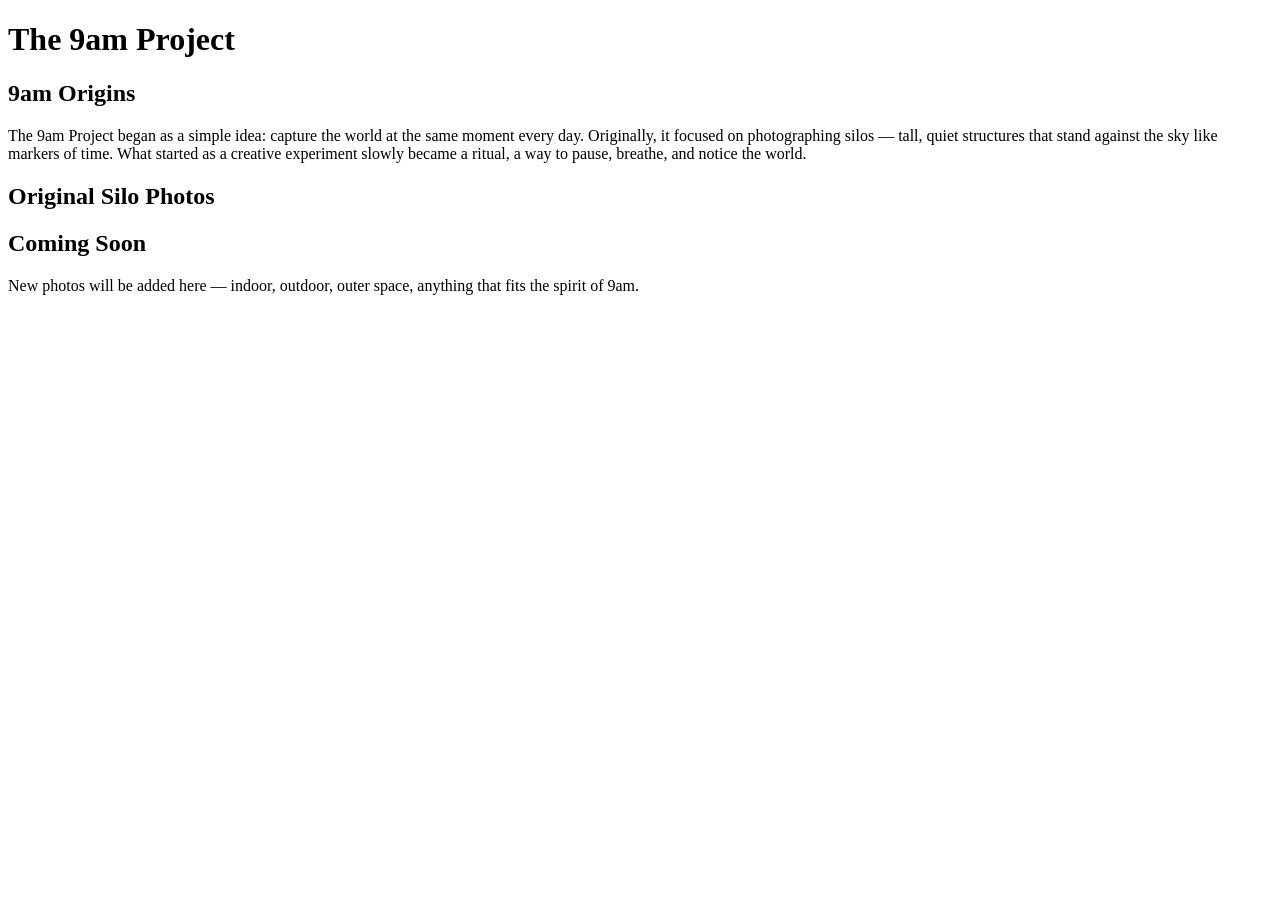
==== 9am.html @ fc7ba617 "Create 9am page" ====
<!DOCTYPE html>
<html lang="en">
<head>
    <meta charset="UTF-8">
    <title>The 9am Project</title>
    <link rel="stylesheet" href="styles.css"> <!-- if you have a shared stylesheet -->
</head>
<body>

<header class="hero">
    <h1>The 9am Project</h1>
</header>

<section id="origins">
    <h2>9am Origins</h2>
    <p>
        The 9am Project began as a simple idea: capture the world at the same moment every day.
        Originally, it focused on photographing silos — tall, quiet structures that stand against
        the sky like markers of time. What started as a creative experiment slowly became a ritual,
        a way to pause, breathe, and notice the world.
    </p>
</section>

<section id="gallery">
    <h2>Original Silo Photos</h2>
    <div class="photo-scroller">
        <!-- photos will go here -->
    </div>
</section>

<section id="coming-soon">
    <h2>Coming Soon</h2>
    <p>New photos will be added here — indoor, outdoor, outer space, anything that fits the spirit of 9am.</p>
</section>

</body>
</html>
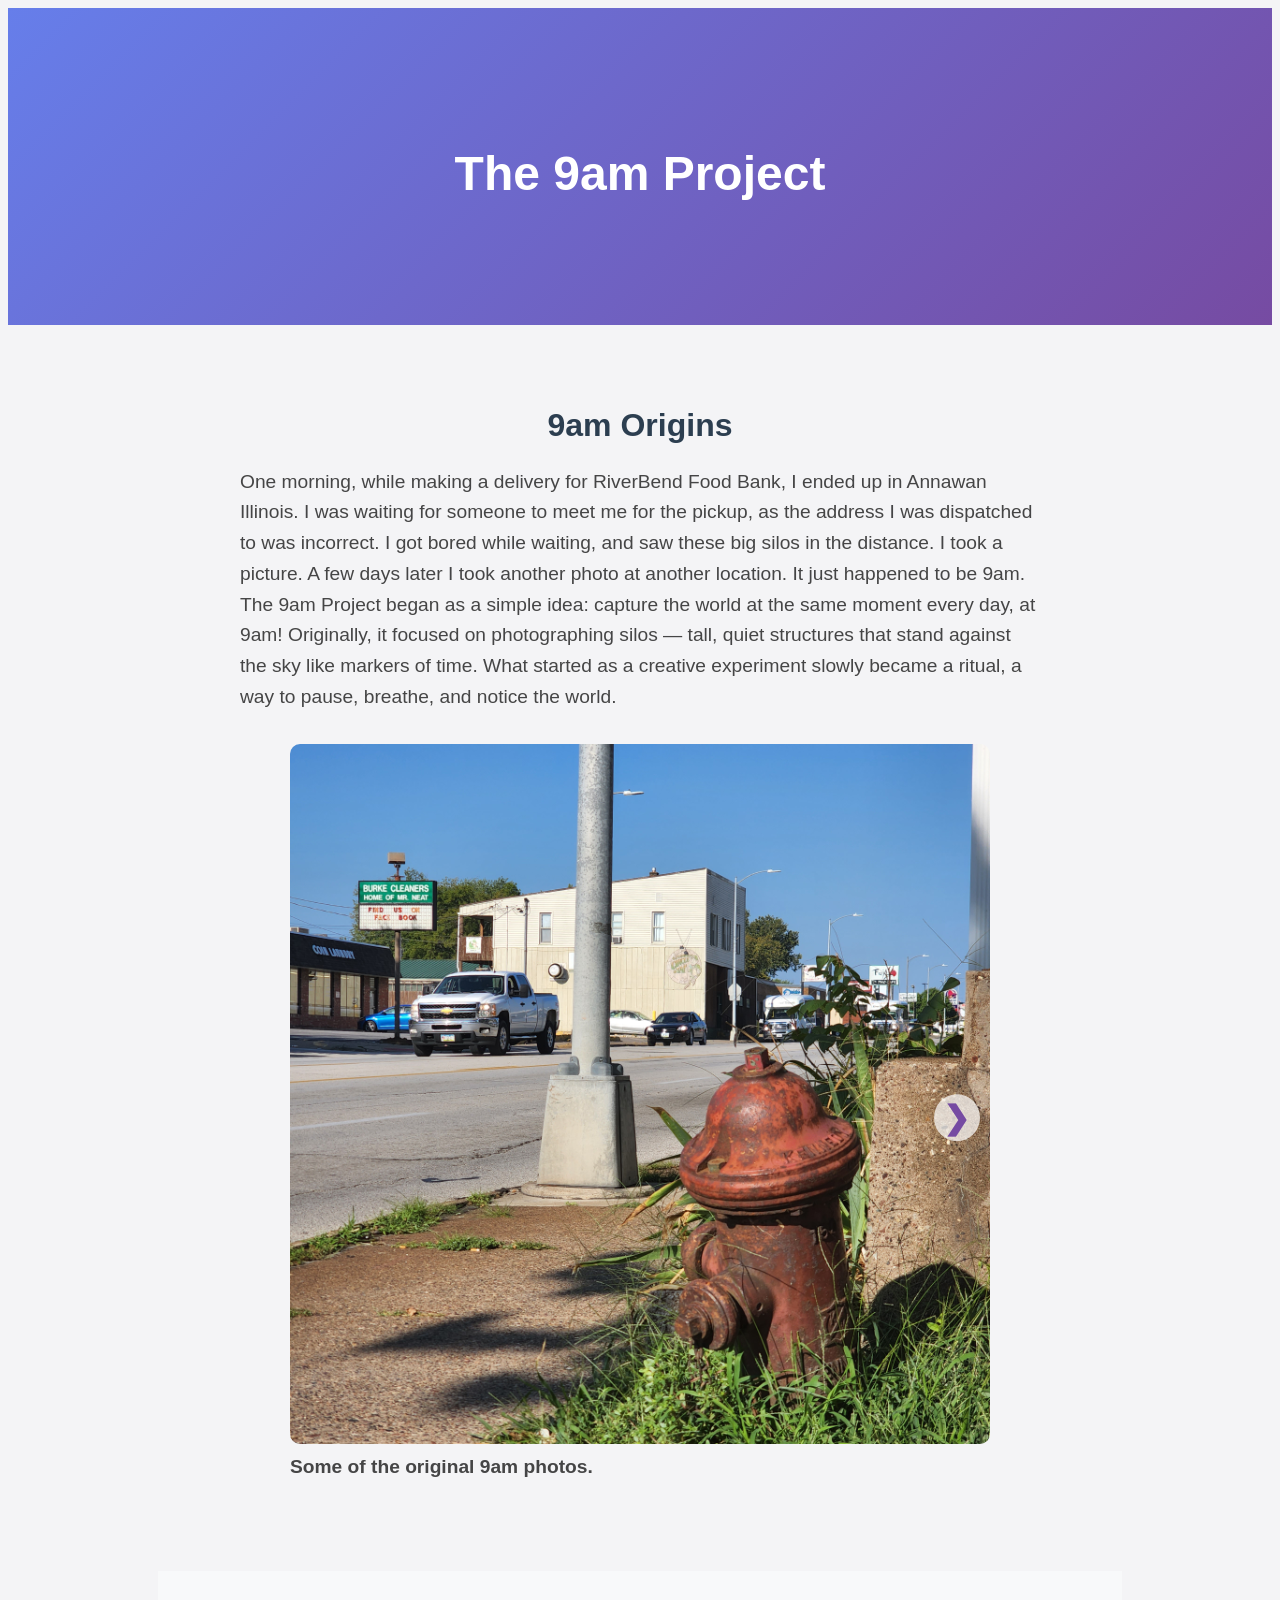
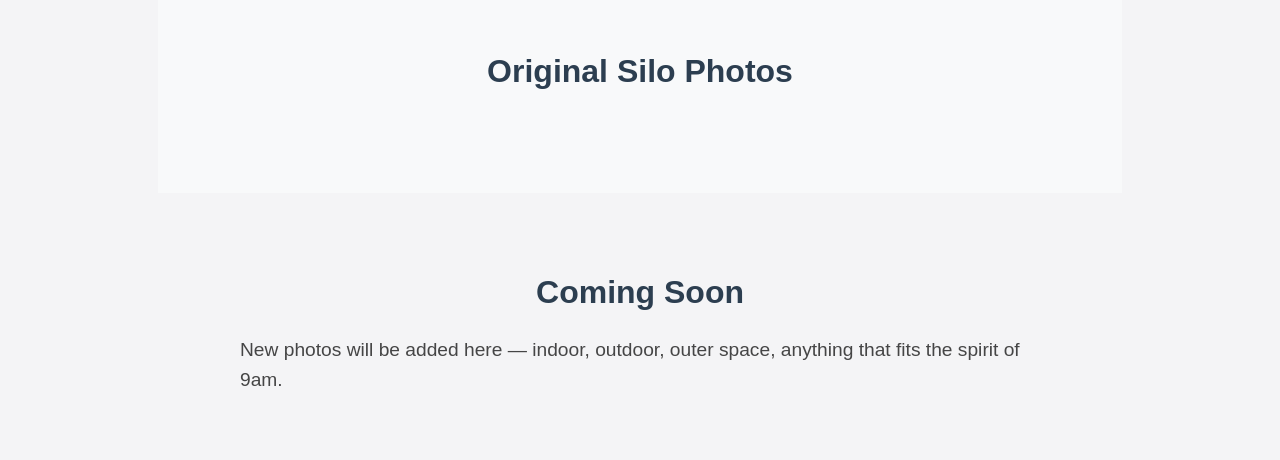
==== commit 9da4b6f7: "Add several changes to 9am.html and CSS" ====
--- a/9am.html
+++ b/9am.html
@@ -14,11 +14,36 @@
 <section id="origins">
     <h2>9am Origins</h2>
     <p>
-        The 9am Project began as a simple idea: capture the world at the same moment every day.
+        One morning, while making a delivery for RiverBend Food Bank, I ended up in Annawan Illinois. 
+        I was waiting for someone to meet me for the pickup, as the address I was dispatched to was 
+        incorrect. I got bored while waiting, and saw these big silos in the distance. 
+        I took a picture. A few days later I took another photo at another location. It just happened
+        to be 9am.<br>
+        The 9am Project began as a simple idea: capture the world at the same moment every day, at 9am!
         Originally, it focused on photographing silos — tall, quiet structures that stand against
         the sky like markers of time. What started as a creative experiment slowly became a ritual,
         a way to pause, breathe, and notice the world.
     </p>
+
+    <div class="carousel">
+    <button class="carousel-btn left">&#10094;</button>
+
+    <div class="carousel-track">
+        <img src="images/silo1.jpg" alt="Silo 1">
+        <img src="images/silo2.jpg" alt="Silo 2">
+        <img src="images/silo3.jpg" alt="Silo 3">
+        <img src="images/silo4.jpg" alt="Silo 4">
+        <img src="images/silo5.jpg" alt="Silo 5">
+        <img src="images/silo6.jpg" alt="Silo 6">
+        <img src="images/silo7.jpg" alt="Silo 7">
+        <img src="images/silo8.jpg" alt="Silo 8">
+        <!-- Add more images as needed -->
+        
+    </div>
+    <p><b>Some of the original 9am photos.</b></p>
+    <button class="carousel-btn right">&#10095;</button>
+</div>
+
 </section>
 
 <section id="gallery">
@@ -33,5 +58,34 @@
     <p>New photos will be added here — indoor, outdoor, outer space, anything that fits the spirit of 9am.</p>
 </section>
 
+
+<script>
+    const track = document.querySelector('.carousel-track');
+    const images = Array.from(track.children);
+    const leftBtn = document.querySelector('.carousel-btn.left');
+    const rightBtn = document.querySelector('.carousel-btn.right');
+
+    let index = 0;
+
+    function updateCarousel() {
+        const width = images[0].getBoundingClientRect().width;
+        track.style.transform = `translateX(-${index * width}px)`;
+    }
+
+    rightBtn.addEventListener('click', () => {
+        index = (index + 1) % images.length;
+        updateCarousel();
+    });
+
+    leftBtn.addEventListener('click', () => {
+        index = (index - 1 + images.length) % images.length;
+        updateCarousel();
+    });
+
+    window.addEventListener('resize', updateCarousel);
+</script>
+
+
+
 </body>
 </html>
--- a/styles.css
+++ b/styles.css
@@ -0,0 +1,299 @@
+<style>
+        * {
+            margin: 0;
+            padding: 0;
+            box-sizing: border-box;
+        }
+
+        body {
+            font-family: -apple-system, BlinkMacSystemFont, 'Segoe UI', Roboto, Oxygen, Ubuntu, Cantarell, sans-serif;
+            line-height: 1.6;
+            color: #333;
+            background: #f4f4f6;
+        }
+
+        /* Navigation */
+        nav {
+            background: #2c3e50;
+            color: white;
+            padding: 1rem 0;
+            position: sticky;
+            top: 0;
+            z-index: 100;
+            box-shadow: 0 2px 4px rgba(0,0,0,0.1);
+        }
+
+        nav .container {
+            max-width: 1200px;
+            margin: 0 auto;
+            padding: 0 2rem;
+            display: flex;
+            justify-content: space-between;
+            align-items: center;
+        }
+
+        nav .logo {
+            font-size: 1.5rem;
+            font-weight: bold;
+        }
+
+        nav ul {
+            list-style: none;
+            display: flex;
+            gap: 2rem;
+        }
+
+        nav a {
+            color: white;
+            text-decoration: none;
+            transition: opacity 0.3s;
+        }
+
+        nav a:hover {
+            opacity: 0.8;
+        }
+
+        /* Hero Section */
+
+        .ribbon-watermark {
+            position: absolute;
+            top: 50%;
+            left: 50%;
+            width: 300px;
+            height: 300px;
+            transform: translate(-50%, -50%);
+            background: url('https://upload.wikimedia.org/wikipedia/commons/thumb/5/5f/White_ribbon.svg/240px-White_ribbon.svg.png') no-repeat center center;
+            background-size: contain;
+            opacity: 0.08;
+            pointer-events: none;
+            z-index: 0;
+        }
+
+        .hero {
+            background: linear-gradient(135deg, #667eea 0%, #764ba2 100%);
+            color: white;
+            padding: 6rem 2rem;
+            text-align: center;
+            position: relative;
+        }
+
+        .hero h1 {
+            font-size: 3rem;
+            margin-bottom: 1rem;
+        }
+
+        .hero h2 {
+            font-size: 1.6rem;
+            margin-bottom: 1rem;
+            opacity: 0.95;
+        }
+
+        .hero p {
+            font-size: 1.2rem;
+            opacity: 0.9;
+            max-width: 700px;
+            margin: 0.5rem auto 0;
+        }
+
+        .hero .cta {
+            margin-top: 2rem;
+        }
+
+        .hero .cta a {
+            display: inline-block;
+            padding: 0.8rem 1.6rem;
+            border-radius: 999px;
+            background: #ffffff;
+            color: #764ba2;
+            font-weight: 600;
+            text-decoration: none;
+            box-shadow: 0 4px 8px rgba(0,0,0,0.15);
+            transition: transform 0.2s, box-shadow 0.2s;
+        }
+
+        .hero .cta a:hover {
+            transform: translateY(-2px);
+            box-shadow: 0 6px 12px rgba(0,0,0,0.2);
+        }
+
+        /* Container */
+        .container {
+            max-width: 1200px;
+            margin: 0 auto;
+            padding: 0 2rem;
+        }
+
+        /* Sections */
+        section {
+            padding: 4rem 2rem;
+        }
+
+        section:nth-of-type(even) {
+            background: #f8f9fa;
+        }
+
+        section h2 {
+            font-size: 2.2rem;
+            margin-bottom: 1.5rem;
+            text-align: center;
+            color: #2c3e50;
+        }
+
+        section p {
+            max-width: 800px;
+            margin: 0.5rem auto;
+            font-size: 1.05rem;
+        }
+
+        /* Two-column layout */
+        .two-column {
+            display: grid;
+            grid-template-columns: repeat(auto-fit, minmax(280px, 1fr));
+            gap: 2rem;
+            margin-top: 2rem;
+        }
+
+        .card {
+            background: white;
+            padding: 2rem;
+            border-radius: 8px;
+            box-shadow: 0 4px 6px rgba(0,0,0,0.08);
+        }
+
+        .card h3 {
+            margin-bottom: 0.8rem;
+            color: #667eea;
+        }
+
+        .card p {
+            margin-bottom: 0.5rem;
+        }
+
+        /* 9am Project "ad" */
+        .ad-block {
+            border-left: 4px solid #667eea;
+            padding-left: 1rem;
+        }
+
+        #Origins {
+            background: #e0f7fa;
+        }
+
+        #Gallery {
+            background: #fff3e0;
+        }
+
+        .photo-scroller {
+            display: flex;
+            overflow-x: auto;
+            gap: 1rem;
+            padding: 1rem 0;
+        }
+
+        #Coming-soon {
+            background: #f3e5f5;
+        }
+
+        #view-gallery {
+            text-align: center;
+        }
+
+        section {
+            padding: 3rem 2rem;
+            max-width: 900px;
+            margin: 0 auto;
+        }
+
+        section h2 {
+            font-size: 2rem;
+            margin-bottom: 1rem;
+            text-align: center;
+        }
+
+        section p {
+            font-size: 1.2rem;
+            line-height: 1.6;
+            opacity: 0.9;
+        }
+
+        .photo-scroller {
+            display: flex;
+            overflow-x: auto;
+            gap: 1rem;
+            padding: 1rem 0;
+            scroll-snap-type: x mandatory;
+        }
+
+        .photo-scroller img {
+            height: 250px;
+            border-radius: 8px;
+            scroll-snap-align: center;
+        }
+
+        /* --- 9am Carousel --- */
+        .carousel {
+            position: relative;
+            width: 100%;
+            max-width: 700px;
+            margin: 2rem auto;
+            overflow: hidden;
+        }
+
+          .carousel-track {
+              display: flex;
+              transition: transform 0.5s ease;
+          }
+
+          .carousel-track img {
+              width: 100%;
+              max-width: 700px;
+              border-radius: 10px;
+              flex-shrink: 0;
+          }
+
+          .carousel-btn {
+              position: absolute;
+              top: 50%;
+              transform: translateY(-50%);
+              background: rgba(255,255,255,0.7);
+              border: none;
+              font-size: 2rem;
+              padding: 0.3rem 0.6rem;
+              cursor: pointer;
+              border-radius: 50%;
+              color: #764ba2;
+              font-weight: bold;
+              transition: background 0.2s;
+          }
+
+          .carousel-btn:hover {
+              background: rgba(255,255,255,0.9);
+          }
+
+          .carousel-btn.left {
+              left: 10px;
+          }
+
+          .carousel-btn.right {
+              right: 10px;
+          }
+
+
+
+        /* Footer */
+        footer {
+            text-align: center;
+            padding: 2rem;
+            font-size: 0.9rem;
+            color: #777;
+        }
+
+        footer a {
+            color: #667eea;
+            text-decoration: none;
+        }
+
+        footer a:hover {
+            text-decoration: underline;
+        }
+    </style>
